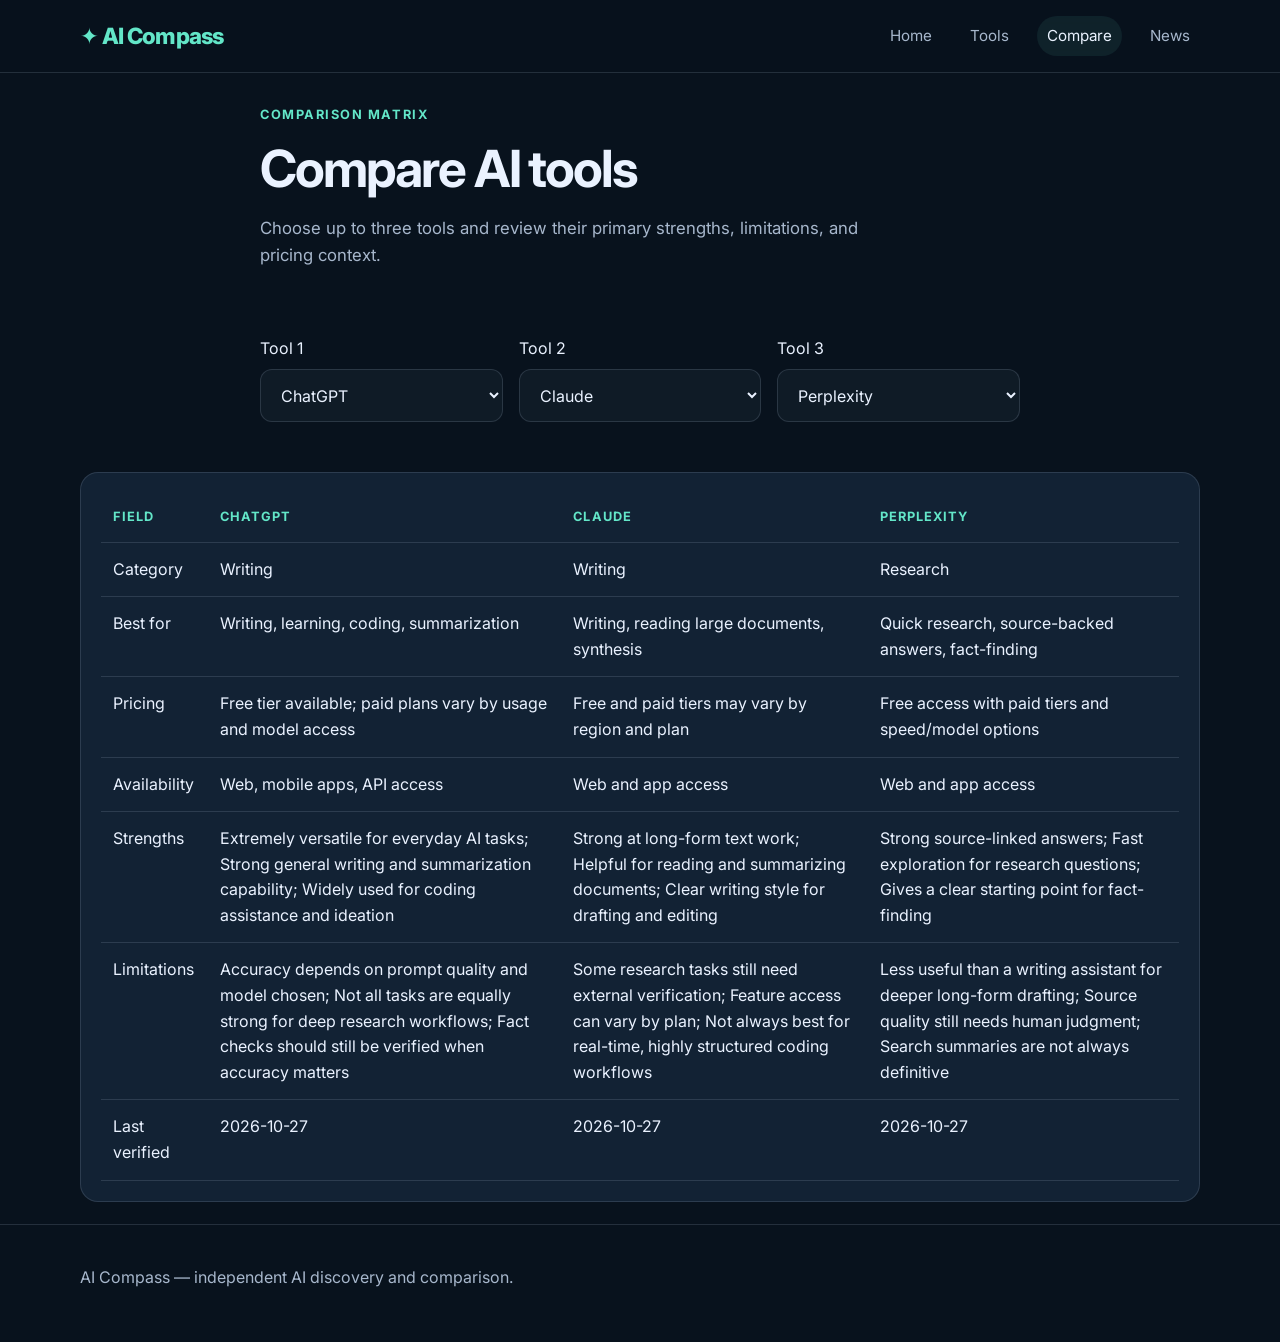
==== comparison.html @ bcc72d21 "Upgrade AI Compass to v0.2 static multi-page platform with GitHub Pages compatibility and JSON-drive" ====
<!doctype html>
<html lang="en">
  <head>
    <meta charset="UTF-8" />
    <meta name="viewport" content="width=device-width, initial-scale=1.0" />
    <meta
      name="description"
      content="Compare AI tools side by side on pricing context, strengths, limitations, and source-backed notes."
    />
    <title>Compare AI Tools | AI Compass</title>
    <link rel="preconnect" href="https://fonts.googleapis.com" />
    <link rel="preconnect" href="https://fonts.gstatic.com" crossorigin />
    <link
      href="https://fonts.googleapis.com/css2?family=Inter:wght@400;500;600;700;800&display=swap"
      rel="stylesheet"
    />
    <link rel="stylesheet" href="assets/styles.css" />
    <script src="assets/app.js" defer></script>
  </head>
  <body>
    <header class="site-header">
      <div class="container nav-shell">
        <a href="index.html" class="brand" aria-label="AI Compass home">✦ AI Compass</a>
        <nav class="main-nav" aria-label="Main navigation">
          <a href="index.html">Home</a>
          <a href="tools.html">Tools</a>
          <a href="comparison.html" class="active">Compare</a>
          <a href="news.html">News</a>
        </nav>
      </div>
    </header>

    <main class="page-shell">
      <section class="section page-head">
        <div class="container narrow">
          <span class="eyebrow">Comparison matrix</span>
          <h1>Compare AI tools</h1>
          <p class="page-intro">Choose up to three tools and review their primary strengths, limitations, and pricing context.</p>
        </div>
      </section>

      <section class="section">
        <div class="container narrow compare-selectors">
          <div class="selector-group">
            <label for="compare-tool-1">Tool 1</label>
            <select id="compare-tool-1" aria-label="Choose first tool"></select>
          </div>
          <div class="selector-group">
            <label for="compare-tool-2">Tool 2</label>
            <select id="compare-tool-2" aria-label="Choose second tool"></select>
          </div>
          <div class="selector-group">
            <label for="compare-tool-3">Tool 3</label>
            <select id="compare-tool-3" aria-label="Choose third tool"></select>
          </div>
        </div>
      </section>

      <section class="section">
        <div class="container">
          <div id="compare-output" class="compare-panel" aria-live="polite"></div>
        </div>
      </section>
    </main>

    <footer class="site-footer">
      <div class="container footer-shell">
        <p>AI Compass — independent AI discovery and comparison.</p>
      </div>
    </footer>

    <script>
      document.addEventListener('DOMContentLoaded', () => {
        window.aiCompassApp && window.aiCompassApp.initComparisonPage();
      });
    </script>
  </body>
</html>
---- assets/styles.css ----
@charset "UTF-8";
:root {
  --bg: #08121d;
  --bg-soft: #0d1b2a;
  --panel: #122234;
  --panel-strong: #132b42;
  --panel-alt: #101e2f;
  --border: rgba(148, 163, 184, 0.2);
  --text: #eaf2ff;
  --muted: #a7b7cc;
  --accent: #63e6c8;
  --accent-strong: #43d9b6;
  --accent-soft: rgba(99, 230, 200, 0.14);
  --warning: #f3c969;
  --danger: #ee7d7d;
  --shadow: rgba(3, 7, 18, 0.45);
  --radius: 18px;
  --radius-small: 12px;
}

* {
  box-sizing: border-box;
}

html {
  scroll-behavior: smooth;
}

body {
  margin: 0;
  font-family: "Inter", system-ui, -apple-system, BlinkMacSystemFont, "Segoe UI", sans-serif;
  background: var(--bg);
  color: var(--text);
  line-height: 1.6;
}

a {
  color: var(--accent);
  text-decoration: none;
}

a:hover {
  text-decoration: underline;
}

img {
  max-width: 100%;
}

button,
input,
select {
  font: inherit;
}

.container {
  width: min(1120px, calc(100% - 32px));
  margin: 0 auto;
}

.narrow {
  max-width: 760px;
}

.site-header {
  position: sticky;
  top: 0;
  z-index: 30;
  background: rgba(8, 18, 29, 0.85);
  backdrop-filter: blur(12px);
  border-bottom: 1px solid var(--border);
}

.nav-shell {
  display: flex;
  align-items: center;
  justify-content: space-between;
  min-height: 72px;
  gap: 24px;
}

.brand {
  font-size: 1.4rem;
  font-weight: 800;
  letter-spacing: -0.04em;
  color: var(--accent);
  text-decoration: none;
}

.main-nav {
  display: flex;
  align-items: center;
  gap: 18px;
  flex-wrap: wrap;
}

.main-nav a {
  font-size: 0.95rem;
  color: var(--muted);
  text-decoration: none;
  padding: 8px 10px;
  border-radius: 999px;
  transition: 0.2s ease;
}

.main-nav a:hover,
.main-nav a.active {
  color: var(--text);
  background: rgba(99, 230, 200, 0.08);
}

.hero {
  padding: 72px 0 52px;
  background: radial-gradient(circle at top, rgba(36, 91, 124, 0.7), rgba(8, 18, 29, 0.95) 46%);
}

.hero-inner {
  display: grid;
  grid-template-columns: 1.5fr 0.95fr;
  gap: 24px;
  align-items: center;
}

.eyebrow {
  display: inline-block;
  margin-bottom: 14px;
  color: var(--accent);
  font-size: 0.8rem;
  font-weight: 700;
  letter-spacing: 0.12em;
  text-transform: uppercase;
}

h1,
h2,
h3,
h4 {
  margin: 0 0 12px;
  line-height: 1.15;
  letter-spacing: -0.04em;
}

h1 {
  font-size: clamp(2.4rem, 4vw, 4.4rem);
}

h2 {
  font-size: clamp(1.85rem, 2vw, 2.5rem);
}

.page-head {
  padding-top: 52px;
}

.page-intro {
  max-width: 640px;
  color: var(--muted);
  font-size: 1.05rem;
}

.hero-copy p {
  max-width: 620px;
  color: var(--muted);
  font-size: 1.08rem;
}

.hero-actions {
  display: flex;
  gap: 12px;
  flex-wrap: wrap;
  margin-top: 24px;
}

.button {
  display: inline-flex;
  align-items: center;
  justify-content: center;
  padding: 0.95rem 1.3rem;
  border-radius: 12px;
  border: 1px solid var(--border);
  font-weight: 700;
  transition: 0.2s ease;
}

.button:hover {
  text-decoration: none;
}

.button.primary {
  background: var(--accent);
  border-color: transparent;
  color: #041620;
}

.button.secondary {
  background: rgba(148, 163, 184, 0.06);
  color: var(--text);
}

.hero-panel {
  display: grid;
  gap: 18px;
}

.stat-card {
  background: rgba(18, 34, 52, 0.8);
  border: 1px solid var(--border);
  border-radius: var(--radius);
  padding: 22px 20px;
  box-shadow: var(--shadow);
}

.stat-card strong {
  display: block;
  font-size: 2rem;
  margin-bottom: 4px;
  color: var(--accent);
}

.stat-card span {
  color: var(--muted);
}

.section {
  padding: 28px 0 22px;
}

.alt-section {
  background: rgba(12, 25, 36, 0.65);
  border-block: 1px solid var(--border);
}

.section-head {
  display: flex;
  align-items: end;
  justify-content: space-between;
  gap: 20px;
  margin-bottom: 18px;
}

.inline-link {
  font-weight: 600;
}

.tool-grid,
.news-list,
.use-case-grid {
  display: grid;
  gap: 18px;
}

.tool-grid {
  grid-template-columns: repeat(auto-fit, minmax(220px, 1fr));
}

.use-case-grid {
  grid-template-columns: repeat(auto-fit, minmax(220px, 1fr));
}

.tool-card,
.info-card,
.news-card,
.detail-panel,
.compare-panel {
  background: var(--panel);
  border: 1px solid var(--border);
  border-radius: var(--radius);
  box-shadow: var(--shadow);
}

.tool-card {
  padding: 22px 20px;
}

.tool-card-header {
  display: flex;
  align-items: center;
  justify-content: space-between;
  gap: 12px;
  margin-bottom: 12px;
}

.tool-category {
  display: inline-block;
  padding: 6px 10px;
  border-radius: 999px;
  background: var(--accent-soft);
  color: var(--accent);
  font-size: 0.72rem;
  font-weight: 700;
  letter-spacing: 0.04em;
  text-transform: uppercase;
}

.tool-card h3 {
  font-size: 1.3rem;
  margin-bottom: 10px;
}

.tool-card p {
  color: var(--muted);
  margin: 0 0 14px;
}

.meta-row {
  display: flex;
  flex-wrap: wrap;
  gap: 10px;
  margin-bottom: 18px;
}

.meta-pill {
  display: inline-flex;
  align-items: center;
  gap: 6px;
  padding: 6px 10px;
  border: 1px solid var(--border);
  border-radius: 999px;
  font-size: 0.75rem;
  color: var(--muted);
}

.tool-card .actions {
  display: flex;
  align-items: center;
  justify-content: space-between;
  gap: 12px;
  flex-wrap: wrap;
}

.chip-row {
  display: flex;
  flex-wrap: wrap;
  gap: 10px;
  margin-top: 18px;
}

.chip {
  background: rgba(148, 163, 184, 0.05);
  color: var(--text);
  border: 1px solid var(--border);
  border-radius: 999px;
  padding: 8px 14px;
  cursor: pointer;
  transition: 0.2s ease;
}

.chip.active,
.chip:hover {
  background: var(--accent-soft);
  border-color: rgba(99, 230, 200, 0.5);
  color: var(--accent);
}

.toolbar {
  display: flex;
  justify-content: space-between;
  gap: 16px;
  align-items: center;
  flex-wrap: wrap;
}

.search-wrap {
  width: min(100%, 560px);
}

.search-wrap input,
.selector-group select {
  width: 100%;
  background: rgba(17, 29, 40, 0.9);
  color: var(--text);
  border: 1px solid var(--border);
  border-radius: 12px;
  padding: 0.9rem 1rem;
}

.search-wrap input:focus,
.selector-group select:focus {
  outline: 2px solid rgba(99, 230, 200, 0.45);
  outline-offset: 2px;
}

.info-card,
.news-card {
  padding: 22px 20px;
}

.info-card p,
.news-card p,
.list-note,
.tool-card .list-note {
  color: var(--muted);
}

.news-card {
  display: grid;
  gap: 12px;
}

.news-card-header {
  display: flex;
  align-items: center;
  justify-content: space-between;
  gap: 12px;
  flex-wrap: wrap;
}

.news-card time {
  color: var(--muted);
  font-size: 0.82rem;
}

.news-tag {
  display: inline-block;
  padding: 6px 10px;
  border-radius: 999px;
  background: rgba(243, 201, 105, 0.12);
  color: var(--warning);
  font-size: 0.72rem;
  text-transform: uppercase;
  letter-spacing: 0.05em;
  font-weight: 700;
}

.compare-selectors {
  display: grid;
  grid-template-columns: repeat(auto-fit, minmax(180px, 1fr));
  gap: 16px;
}

.selector-group {
  display: grid;
  gap: 8px;
}

.compare-panel {
  padding: 20px;
  overflow-x: auto;
}

.compare-table {
  width: 100%;
  border-collapse: collapse;
  min-width: 640px;
}

.compare-table th,
.compare-table td {
  border-bottom: 1px solid var(--border);
  text-align: left;
  padding: 14px 12px;
  vertical-align: top;
}

.compare-table th {
  color: var(--accent);
  font-size: 0.8rem;
  letter-spacing: 0.08em;
  text-transform: uppercase;
}

.compare-table td {
  color: var(--text);
}

.compare-table .muted {
  color: var(--muted);
}

.detail-page {
  padding: 40px 0 64px;
}

.detail-panel {
  padding: 24px;
}

.detail-header {
  display: flex;
  align-items: start;
  justify-content: space-between;
  gap: 18px;
  flex-wrap: wrap;
  padding-bottom: 18px;
  border-bottom: 1px solid var(--border);
  margin-bottom: 18px;
}

.detail-topline {
  display: flex;
  align-items: center;
  gap: 10px;
  flex-wrap: wrap;
  margin-bottom: 10px;
}

.detail-grid {
  display: grid;
  grid-template-columns: repeat(auto-fit, minmax(220px, 1fr));
  gap: 18px;
  margin-top: 18px;
}

.detail-card {
  padding: 18px;
  border-radius: 12px;
  background: rgba(17, 29, 40, 0.9);
  border: 1px solid var(--border);
}

.detail-card h3 {
  margin-bottom: 8px;
  color: var(--accent);
  font-size: 0.82rem;
  letter-spacing: 0.08em;
  text-transform: uppercase;
}

.detail-card ul {
  margin: 0;
  padding-left: 18px;
  color: var(--muted);
}

.list-inline {
  display: flex;
  flex-wrap: wrap;
  gap: 8px;
  padding: 0;
  margin: 0;
  list-style: none;
}

.list-inline li {
  padding: 6px 10px;
  border-radius: 999px;
  background: rgba(99, 230, 200, 0.08);
  color: var(--accent);
  font-size: 0.76rem;
}

.sources {
  display: flex;
  flex-wrap: wrap;
  gap: 10px;
  margin-top: 12px;
}

.sources a {
  display: inline-flex;
  align-items: center;
  gap: 8px;
  padding: 8px 12px;
  border-radius: 999px;
  border: 1px solid var(--border);
  color: var(--text);
  background: rgba(148, 163, 184, 0.04);
}

.site-footer {
  border-top: 1px solid var(--border);
  padding: 24px 0 36px;
  color: var(--muted);
}

.footer-shell {
  display: flex;
  justify-content: space-between;
  gap: 14px;
  align-items: center;
  flex-wrap: wrap;
}

.sr-only {
  position: absolute;
  width: 1px;
  height: 1px;
  padding: 0;
  margin: -1px;
  overflow: hidden;
  clip: rect(0, 0, 0, 0);
  white-space: nowrap;
  border: 0;
}

@media (max-width: 720px) {
  .hero-inner {
    grid-template-columns: 1fr;
  }

  .nav-shell,
  .section-head,
  .footer-shell {
    align-items: flex-start;
    flex-direction: column;
  }

  .main-nav {
    gap: 10px;
  }

  .tool-card .actions,
  .detail-header {
    flex-direction: column;
    align-items: flex-start;
  }
}
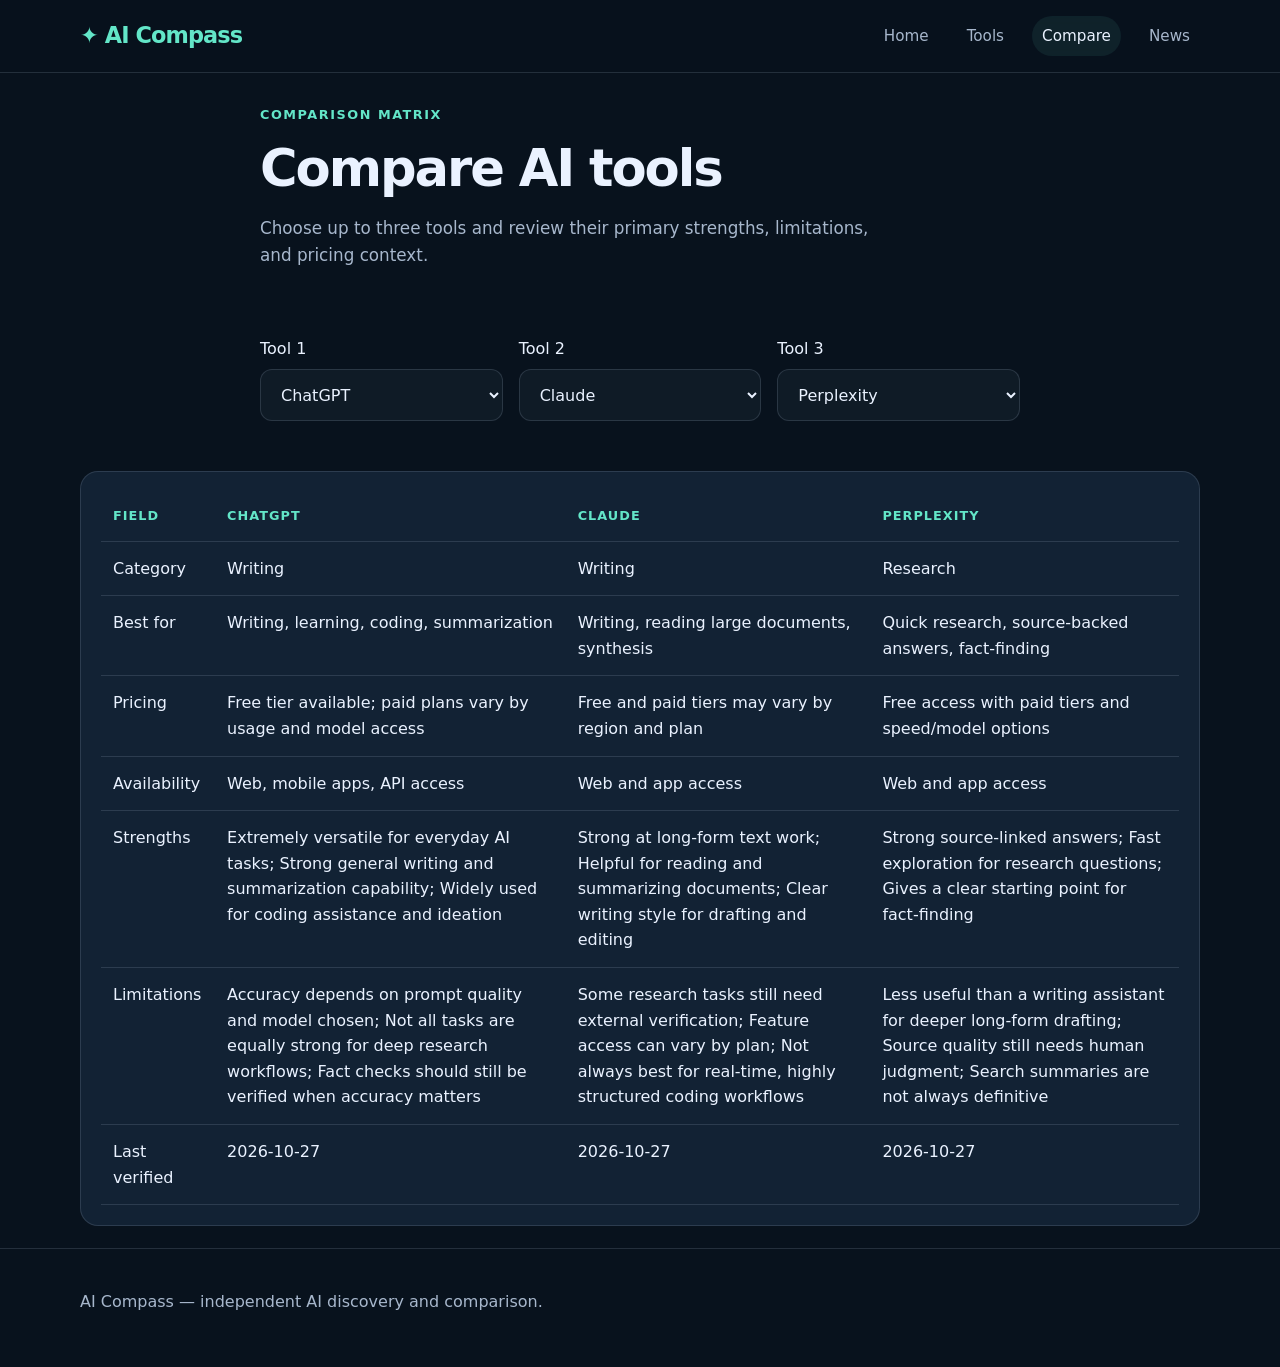
==== commit 70f4406b: "Fix mobile performance issues by removing slow external font dependency, caching JSON data, and addi" ====
--- a/comparison.html
+++ b/comparison.html
@@ -8,12 +8,6 @@
       content="Compare AI tools side by side on pricing context, strengths, limitations, and source-backed notes."
     />
     <title>Compare AI Tools | AI Compass</title>
-    <link rel="preconnect" href="https://fonts.googleapis.com" />
-    <link rel="preconnect" href="https://fonts.gstatic.com" crossorigin />
-    <link
-      href="https://fonts.googleapis.com/css2?family=Inter:wght@400;500;600;700;800&display=swap"
-      rel="stylesheet"
-    />
     <link rel="stylesheet" href="assets/styles.css" />
     <script src="assets/app.js" defer></script>
   </head>
--- a/assets/styles.css
+++ b/assets/styles.css
@@ -18,590 +18,166 @@
   --radius-small: 12px;
 }
 
-* {
-  box-sizing: border-box;
-}
-
-html {
-  scroll-behavior: smooth;
-}
-
+* { box-sizing: border-box; }
+html { scroll-behavior: smooth; }
 body {
   margin: 0;
-  font-family: "Inter", system-ui, -apple-system, BlinkMacSystemFont, "Segoe UI", sans-serif;
+  font-family: system-ui, -apple-system, BlinkMacSystemFont, "Segoe UI", sans-serif;
   background: var(--bg);
   color: var(--text);
   line-height: 1.6;
 }
 
-a {
-  color: var(--accent);
-  text-decoration: none;
-}
-
-a:hover {
-  text-decoration: underline;
-}
-
-img {
-  max-width: 100%;
-}
-
-button,
-input,
-select {
-  font: inherit;
-}
-
-.container {
-  width: min(1120px, calc(100% - 32px));
-  margin: 0 auto;
-}
-
-.narrow {
-  max-width: 760px;
-}
+a { color: var(--accent); text-decoration: none; }
+a:hover { text-decoration: underline; }
+img { max-width: 100%; }
+button, input, select { font: inherit; }
+.container { width: min(1120px, calc(100% - 32px)); margin: 0 auto; }
+.narrow { max-width: 760px; }
 
 .site-header {
-  position: sticky;
-  top: 0;
-  z-index: 30;
-  background: rgba(8, 18, 29, 0.85);
-  backdrop-filter: blur(12px);
+  position: sticky; top: 0; z-index: 30;
+  background: rgba(8, 18, 29, 0.85); backdrop-filter: blur(12px);
   border-bottom: 1px solid var(--border);
 }
 
 .nav-shell {
-  display: flex;
-  align-items: center;
-  justify-content: space-between;
-  min-height: 72px;
-  gap: 24px;
+  display: flex; align-items: center; justify-content: space-between;
+  min-height: 72px; gap: 24px;
+}
+.brand {
+  font-size: 1.4rem; font-weight: 800; letter-spacing: -0.04em;
+  color: var(--accent); text-decoration: none;
+}
+.main-nav {
+  display: flex; align-items: center; gap: 18px; flex-wrap: wrap;
+}
+.main-nav a {
+  font-size: 0.95rem; color: var(--muted); text-decoration: none;
+  padding: 8px 10px; border-radius: 999px; transition: 0.2s ease;
+}
+.main-nav a:hover, .main-nav a.active {
+  color: var(--text); background: rgba(99, 230, 200, 0.08);
 }
 
-.brand {
-  font-size: 1.4rem;
-  font-weight: 800;
-  letter-spacing: -0.04em;
-  color: var(--accent);
-  text-decoration: none;
+.hero { padding: 72px 0 52px; background: radial-gradient(circle at top, rgba(36, 91, 124, 0.7), rgba(8, 18, 29, 0.95) 46%); }
+.hero-inner { display: grid; grid-template-columns: 1.5fr 0.95fr; gap: 24px; align-items: center; }
+.eyebrow {
+  display: inline-block; margin-bottom: 14px; color: var(--accent);
+  font-size: 0.8rem; font-weight: 700; letter-spacing: 0.12em; text-transform: uppercase;
 }
 
-.main-nav {
-  display: flex;
-  align-items: center;
-  gap: 18px;
-  flex-wrap: wrap;
+h1, h2, h3, h4 { margin: 0 0 12px; line-height: 1.15; letter-spacing: -0.04em; }
+h1 { font-size: clamp(2.4rem, 4vw, 4.4rem); }
+h2 { font-size: clamp(1.85rem, 2vw, 2.5rem); }
+.page-head { padding-top: 52px; }
+.page-intro { max-width: 640px; color: var(--muted); font-size: 1.05rem; }
+.hero-copy p { max-width: 620px; color: var(--muted); font-size: 1.08rem; }
+.hero-actions { display: flex; gap: 12px; flex-wrap: wrap; margin-top: 24px; }
+.button {
+  display: inline-flex; align-items: center; justify-content: center;
+  padding: 0.95rem 1.3rem; border-radius: 12px; border: 1px solid var(--border);
+  font-weight: 700; transition: 0.2s ease; cursor: pointer;
+}
+.button:hover { text-decoration: none; }
+.button.primary { background: var(--accent); border-color: transparent; color: #041620; }
+.button.secondary { background: rgba(148, 163, 184, 0.06); color: var(--text); }
+
+.hero-panel { display: grid; gap: 18px; }
+.stat-card {
+  background: rgba(18, 34, 52, 0.8); border: 1px solid var(--border);
+  border-radius: var(--radius); padding: 22px 20px; box-shadow: var(--shadow);
+}
+.stat-card strong { display: block; font-size: 2rem; margin-bottom: 4px; color: var(--accent); }
+.stat-card span { color: var(--muted); }
+
+.section { padding: 28px 0 22px; }
+.alt-section { background: rgba(12, 25, 36, 0.65); border-block: 1px solid var(--border); }
+.section-head { display: flex; align-items: end; justify-content: space-between; gap: 20px; margin-bottom: 18px; }
+.inline-link { font-weight: 600; }
+
+.tool-grid, .news-list, .use-case-grid { display: grid; gap: 18px; }
+.tool-grid { grid-template-columns: repeat(auto-fit, minmax(220px, 1fr)); }
+.use-case-grid { grid-template-columns: repeat(auto-fit, minmax(220px, 1fr)); }
+
+.tool-card, .info-card, .news-card, .detail-panel, .compare-panel { background: var(--panel); border: 1px solid var(--border); border-radius: var(--radius); box-shadow: var(--shadow); }
+.tool-card { padding: 22px 20px; }
+.tool-card-header { display: flex; align-items: center; justify-content: space-between; gap: 12px; margin-bottom: 12px; }
+.tool-category {
+  display: inline-block; padding: 6px 10px; border-radius: 999px;
+  background: var(--accent-soft); color: var(--accent); font-size: 0.72rem; font-weight: 700;
+  letter-spacing: 0.04em; text-transform: uppercase;
+}
+.tool-card h3 { font-size: 1.3rem; margin-bottom: 10px; }
+.tool-card p { color: var(--muted); margin: 0 0 14px; }
+.meta-row { display: flex; flex-wrap: wrap; gap: 10px; margin-bottom: 18px; }
+.meta-pill {
+  display: inline-flex; align-items: center; gap: 6px; padding: 6px 10px;
+  border: 1px solid var(--border); border-radius: 999px; font-size: 0.75rem; color: var(--muted);
+}
+.tool-card .actions { display: flex; align-items: center; justify-content: space-between; gap: 12px; flex-wrap: wrap; }
+
+.chip-row { display: flex; flex-wrap: wrap; gap: 10px; margin-top: 18px; }
+.chip {
+  background: rgba(148, 163, 184, 0.05); color: var(--text); border: 1px solid var(--border);
+  border-radius: 999px; padding: 8px 14px; cursor: pointer; transition: 0.2s ease;
+}
+.chip.active, .chip:hover { background: var(--accent-soft); border-color: rgba(99, 230, 200, 0.5); color: var(--accent); }
+.toolbar { display: flex; justify-content: space-between; gap: 16px; align-items: center; flex-wrap: wrap; }
+.search-wrap { width: min(100%, 560px); }
+.search-wrap input, .selector-group select { width: 100%; background: rgba(17, 29, 40, 0.9); color: var(--text); border: 1px solid var(--border); border-radius: 12px; padding: 0.9rem 1rem; }
+.search-wrap input:focus, .selector-group select:focus { outline: 2px solid rgba(99, 230, 200, 0.45); outline-offset: 2px; }
+
+.info-card, .news-card { padding: 22px 20px; }
+.info-card p, .news-card p, .list-note, .tool-card .list-note { color: var(--muted); }
+.news-card { display: grid; gap: 12px; }
+.news-card-header { display: flex; align-items: center; justify-content: space-between; gap: 12px; flex-wrap: wrap; }
+.news-card time { color: var(--muted); font-size: 0.82rem; }
+.news-tag {
+  display: inline-block; padding: 6px 10px; border-radius: 999px;
+  background: rgba(243, 201, 105, 0.12); color: var(--warning); font-size: 0.72rem;
+  text-transform: uppercase; letter-spacing: 0.05em; font-weight: 700;
 }
 
-.main-nav a {
-  font-size: 0.95rem;
-  color: var(--muted);
-  text-decoration: none;
-  padding: 8px 10px;
-  border-radius: 999px;
-  transition: 0.2s ease;
+.compare-selectors { display: grid; grid-template-columns: repeat(auto-fit, minmax(180px, 1fr)); gap: 16px; }
+.selector-group { display: grid; gap: 8px; }
+.compare-panel { padding: 20px; overflow-x: auto; }
+.compare-table { width: 100%; border-collapse: collapse; min-width: 640px; }
+.compare-table th, .compare-table td { border-bottom: 1px solid var(--border); text-align: left; padding: 14px 12px; vertical-align: top; }
+.compare-table th { color: var(--accent); font-size: 0.8rem; letter-spacing: 0.08em; text-transform: uppercase; }
+.compare-table td { color: var(--text); }
+.compare-table .muted { color: var(--muted); }
+
+.detail-page { padding: 40px 0 64px; }
+.detail-panel { padding: 24px; }
+.detail-header { display: flex; align-items: start; justify-content: space-between; gap: 18px; flex-wrap: wrap; padding-bottom: 18px; border-bottom: 1px solid var(--border); margin-bottom: 18px; }
+.detail-topline { display: flex; align-items: center; gap: 10px; flex-wrap: wrap; margin-bottom: 10px; }
+.detail-grid { display: grid; grid-template-columns: repeat(auto-fit, minmax(220px, 1fr)); gap: 18px; margin-top: 18px; }
+.detail-card { padding: 18px; border-radius: 12px; background: rgba(17, 29, 40, 0.9); border: 1px solid var(--border); }
+.detail-card h3 { margin-bottom: 8px; color: var(--accent); font-size: 0.82rem; letter-spacing: 0.08em; text-transform: uppercase; }
+.detail-card ul { margin: 0; padding-left: 18px; color: var(--muted); }
+.sources { display: flex; flex-wrap: wrap; gap: 10px; margin-top: 12px; }
+.sources a { display: inline-flex; align-items: center; gap: 8px; padding: 8px 12px; border-radius: 999px; border: 1px solid var(--border); color: var(--text); background: rgba(148, 163, 184, 0.04); }
+
+.error-panel {
+  display: grid; gap: 12px; align-items: center;
+  background: rgba(18, 34, 52, 0.8); border: 1px solid var(--border); border-radius: var(--radius);
+  padding: 20px; color: var(--muted);
 }
+.error-panel p { margin: 0; }
+.retry-button { justify-self: start; }
 
-.main-nav a:hover,
-.main-nav a.active {
-  color: var(--text);
-  background: rgba(99, 230, 200, 0.08);
-}
-
-.hero {
-  padding: 72px 0 52px;
-  background: radial-gradient(circle at top, rgba(36, 91, 124, 0.7), rgba(8, 18, 29, 0.95) 46%);
-}
-
-.hero-inner {
-  display: grid;
-  grid-template-columns: 1.5fr 0.95fr;
-  gap: 24px;
-  align-items: center;
-}
-
-.eyebrow {
-  display: inline-block;
-  margin-bottom: 14px;
-  color: var(--accent);
-  font-size: 0.8rem;
-  font-weight: 700;
-  letter-spacing: 0.12em;
-  text-transform: uppercase;
-}
-
-h1,
-h2,
-h3,
-h4 {
-  margin: 0 0 12px;
-  line-height: 1.15;
-  letter-spacing: -0.04em;
-}
-
-h1 {
-  font-size: clamp(2.4rem, 4vw, 4.4rem);
-}
-
-h2 {
-  font-size: clamp(1.85rem, 2vw, 2.5rem);
-}
-
-.page-head {
-  padding-top: 52px;
-}
-
-.page-intro {
-  max-width: 640px;
-  color: var(--muted);
-  font-size: 1.05rem;
-}
-
-.hero-copy p {
-  max-width: 620px;
-  color: var(--muted);
-  font-size: 1.08rem;
-}
-
-.hero-actions {
-  display: flex;
-  gap: 12px;
-  flex-wrap: wrap;
-  margin-top: 24px;
-}
-
-.button {
-  display: inline-flex;
-  align-items: center;
-  justify-content: center;
-  padding: 0.95rem 1.3rem;
-  border-radius: 12px;
-  border: 1px solid var(--border);
-  font-weight: 700;
-  transition: 0.2s ease;
-}
-
-.button:hover {
-  text-decoration: none;
-}
-
-.button.primary {
-  background: var(--accent);
-  border-color: transparent;
-  color: #041620;
-}
-
-.button.secondary {
-  background: rgba(148, 163, 184, 0.06);
-  color: var(--text);
-}
-
-.hero-panel {
-  display: grid;
-  gap: 18px;
-}
-
-.stat-card {
-  background: rgba(18, 34, 52, 0.8);
-  border: 1px solid var(--border);
-  border-radius: var(--radius);
-  padding: 22px 20px;
-  box-shadow: var(--shadow);
-}
-
-.stat-card strong {
-  display: block;
-  font-size: 2rem;
-  margin-bottom: 4px;
-  color: var(--accent);
-}
-
-.stat-card span {
-  color: var(--muted);
-}
-
-.section {
-  padding: 28px 0 22px;
-}
-
-.alt-section {
-  background: rgba(12, 25, 36, 0.65);
-  border-block: 1px solid var(--border);
-}
-
-.section-head {
-  display: flex;
-  align-items: end;
-  justify-content: space-between;
-  gap: 20px;
-  margin-bottom: 18px;
-}
-
-.inline-link {
-  font-weight: 600;
-}
-
-.tool-grid,
-.news-list,
-.use-case-grid {
-  display: grid;
-  gap: 18px;
-}
-
-.tool-grid {
-  grid-template-columns: repeat(auto-fit, minmax(220px, 1fr));
-}
-
-.use-case-grid {
-  grid-template-columns: repeat(auto-fit, minmax(220px, 1fr));
-}
-
-.tool-card,
-.info-card,
-.news-card,
-.detail-panel,
-.compare-panel {
-  background: var(--panel);
-  border: 1px solid var(--border);
-  border-radius: var(--radius);
-  box-shadow: var(--shadow);
-}
-
-.tool-card {
-  padding: 22px 20px;
-}
-
-.tool-card-header {
-  display: flex;
-  align-items: center;
-  justify-content: space-between;
-  gap: 12px;
-  margin-bottom: 12px;
-}
-
-.tool-category {
-  display: inline-block;
-  padding: 6px 10px;
-  border-radius: 999px;
-  background: var(--accent-soft);
-  color: var(--accent);
-  font-size: 0.72rem;
-  font-weight: 700;
-  letter-spacing: 0.04em;
-  text-transform: uppercase;
-}
-
-.tool-card h3 {
-  font-size: 1.3rem;
-  margin-bottom: 10px;
-}
-
-.tool-card p {
-  color: var(--muted);
-  margin: 0 0 14px;
-}
-
-.meta-row {
-  display: flex;
-  flex-wrap: wrap;
-  gap: 10px;
-  margin-bottom: 18px;
-}
-
-.meta-pill {
-  display: inline-flex;
-  align-items: center;
-  gap: 6px;
-  padding: 6px 10px;
-  border: 1px solid var(--border);
-  border-radius: 999px;
-  font-size: 0.75rem;
-  color: var(--muted);
-}
-
-.tool-card .actions {
-  display: flex;
-  align-items: center;
-  justify-content: space-between;
-  gap: 12px;
-  flex-wrap: wrap;
-}
-
-.chip-row {
-  display: flex;
-  flex-wrap: wrap;
-  gap: 10px;
-  margin-top: 18px;
-}
-
-.chip {
-  background: rgba(148, 163, 184, 0.05);
-  color: var(--text);
-  border: 1px solid var(--border);
-  border-radius: 999px;
-  padding: 8px 14px;
-  cursor: pointer;
-  transition: 0.2s ease;
-}
-
-.chip.active,
-.chip:hover {
-  background: var(--accent-soft);
-  border-color: rgba(99, 230, 200, 0.5);
-  color: var(--accent);
-}
-
-.toolbar {
-  display: flex;
-  justify-content: space-between;
-  gap: 16px;
-  align-items: center;
-  flex-wrap: wrap;
-}
-
-.search-wrap {
-  width: min(100%, 560px);
-}
-
-.search-wrap input,
-.selector-group select {
-  width: 100%;
-  background: rgba(17, 29, 40, 0.9);
-  color: var(--text);
-  border: 1px solid var(--border);
-  border-radius: 12px;
-  padding: 0.9rem 1rem;
-}
-
-.search-wrap input:focus,
-.selector-group select:focus {
-  outline: 2px solid rgba(99, 230, 200, 0.45);
-  outline-offset: 2px;
-}
-
-.info-card,
-.news-card {
-  padding: 22px 20px;
-}
-
-.info-card p,
-.news-card p,
-.list-note,
-.tool-card .list-note {
-  color: var(--muted);
-}
-
-.news-card {
-  display: grid;
-  gap: 12px;
-}
-
-.news-card-header {
-  display: flex;
-  align-items: center;
-  justify-content: space-between;
-  gap: 12px;
-  flex-wrap: wrap;
-}
-
-.news-card time {
-  color: var(--muted);
-  font-size: 0.82rem;
-}
-
-.news-tag {
-  display: inline-block;
-  padding: 6px 10px;
-  border-radius: 999px;
-  background: rgba(243, 201, 105, 0.12);
-  color: var(--warning);
-  font-size: 0.72rem;
-  text-transform: uppercase;
-  letter-spacing: 0.05em;
-  font-weight: 700;
-}
-
-.compare-selectors {
-  display: grid;
-  grid-template-columns: repeat(auto-fit, minmax(180px, 1fr));
-  gap: 16px;
-}
-
-.selector-group {
-  display: grid;
-  gap: 8px;
-}
-
-.compare-panel {
-  padding: 20px;
-  overflow-x: auto;
-}
-
-.compare-table {
-  width: 100%;
-  border-collapse: collapse;
-  min-width: 640px;
-}
-
-.compare-table th,
-.compare-table td {
-  border-bottom: 1px solid var(--border);
-  text-align: left;
-  padding: 14px 12px;
-  vertical-align: top;
-}
-
-.compare-table th {
-  color: var(--accent);
-  font-size: 0.8rem;
-  letter-spacing: 0.08em;
-  text-transform: uppercase;
-}
-
-.compare-table td {
-  color: var(--text);
-}
-
-.compare-table .muted {
-  color: var(--muted);
-}
-
-.detail-page {
-  padding: 40px 0 64px;
-}
-
-.detail-panel {
-  padding: 24px;
-}
-
-.detail-header {
-  display: flex;
-  align-items: start;
-  justify-content: space-between;
-  gap: 18px;
-  flex-wrap: wrap;
-  padding-bottom: 18px;
-  border-bottom: 1px solid var(--border);
-  margin-bottom: 18px;
-}
-
-.detail-topline {
-  display: flex;
-  align-items: center;
-  gap: 10px;
-  flex-wrap: wrap;
-  margin-bottom: 10px;
-}
-
-.detail-grid {
-  display: grid;
-  grid-template-columns: repeat(auto-fit, minmax(220px, 1fr));
-  gap: 18px;
-  margin-top: 18px;
-}
-
-.detail-card {
-  padding: 18px;
-  border-radius: 12px;
-  background: rgba(17, 29, 40, 0.9);
-  border: 1px solid var(--border);
-}
-
-.detail-card h3 {
-  margin-bottom: 8px;
-  color: var(--accent);
-  font-size: 0.82rem;
-  letter-spacing: 0.08em;
-  text-transform: uppercase;
-}
-
-.detail-card ul {
-  margin: 0;
-  padding-left: 18px;
-  color: var(--muted);
-}
-
-.list-inline {
-  display: flex;
-  flex-wrap: wrap;
-  gap: 8px;
-  padding: 0;
-  margin: 0;
-  list-style: none;
-}
-
-.list-inline li {
-  padding: 6px 10px;
-  border-radius: 999px;
-  background: rgba(99, 230, 200, 0.08);
-  color: var(--accent);
-  font-size: 0.76rem;
-}
-
-.sources {
-  display: flex;
-  flex-wrap: wrap;
-  gap: 10px;
-  margin-top: 12px;
-}
-
-.sources a {
-  display: inline-flex;
-  align-items: center;
-  gap: 8px;
-  padding: 8px 12px;
-  border-radius: 999px;
-  border: 1px solid var(--border);
-  color: var(--text);
-  background: rgba(148, 163, 184, 0.04);
-}
-
-.site-footer {
-  border-top: 1px solid var(--border);
-  padding: 24px 0 36px;
-  color: var(--muted);
-}
-
-.footer-shell {
-  display: flex;
-  justify-content: space-between;
-  gap: 14px;
-  align-items: center;
-  flex-wrap: wrap;
-}
+.site-footer { border-top: 1px solid var(--border); padding: 24px 0 36px; color: var(--muted); }
+.footer-shell { display: flex; justify-content: space-between; gap: 14px; align-items: center; flex-wrap: wrap; }
 
 .sr-only {
-  position: absolute;
-  width: 1px;
-  height: 1px;
-  padding: 0;
-  margin: -1px;
-  overflow: hidden;
-  clip: rect(0, 0, 0, 0);
-  white-space: nowrap;
-  border: 0;
+  position: absolute; width: 1px; height: 1px; padding: 0; margin: -1px; overflow: hidden;
+  clip: rect(0, 0, 0, 0); white-space: nowrap; border: 0;
 }
 
 @media (max-width: 720px) {
-  .hero-inner {
-    grid-template-columns: 1fr;
-  }
-
-  .nav-shell,
-  .section-head,
-  .footer-shell {
-    align-items: flex-start;
-    flex-direction: column;
-  }
-
-  .main-nav {
-    gap: 10px;
-  }
-
-  .tool-card .actions,
-  .detail-header {
-    flex-direction: column;
-    align-items: flex-start;
-  }
+  .hero-inner { grid-template-columns: 1fr; }
+  .nav-shell, .section-head, .footer-shell { align-items: flex-start; flex-direction: column; }
+  .main-nav { gap: 10px; }
+  .tool-card .actions, .detail-header { flex-direction: column; align-items: flex-start; }
 }
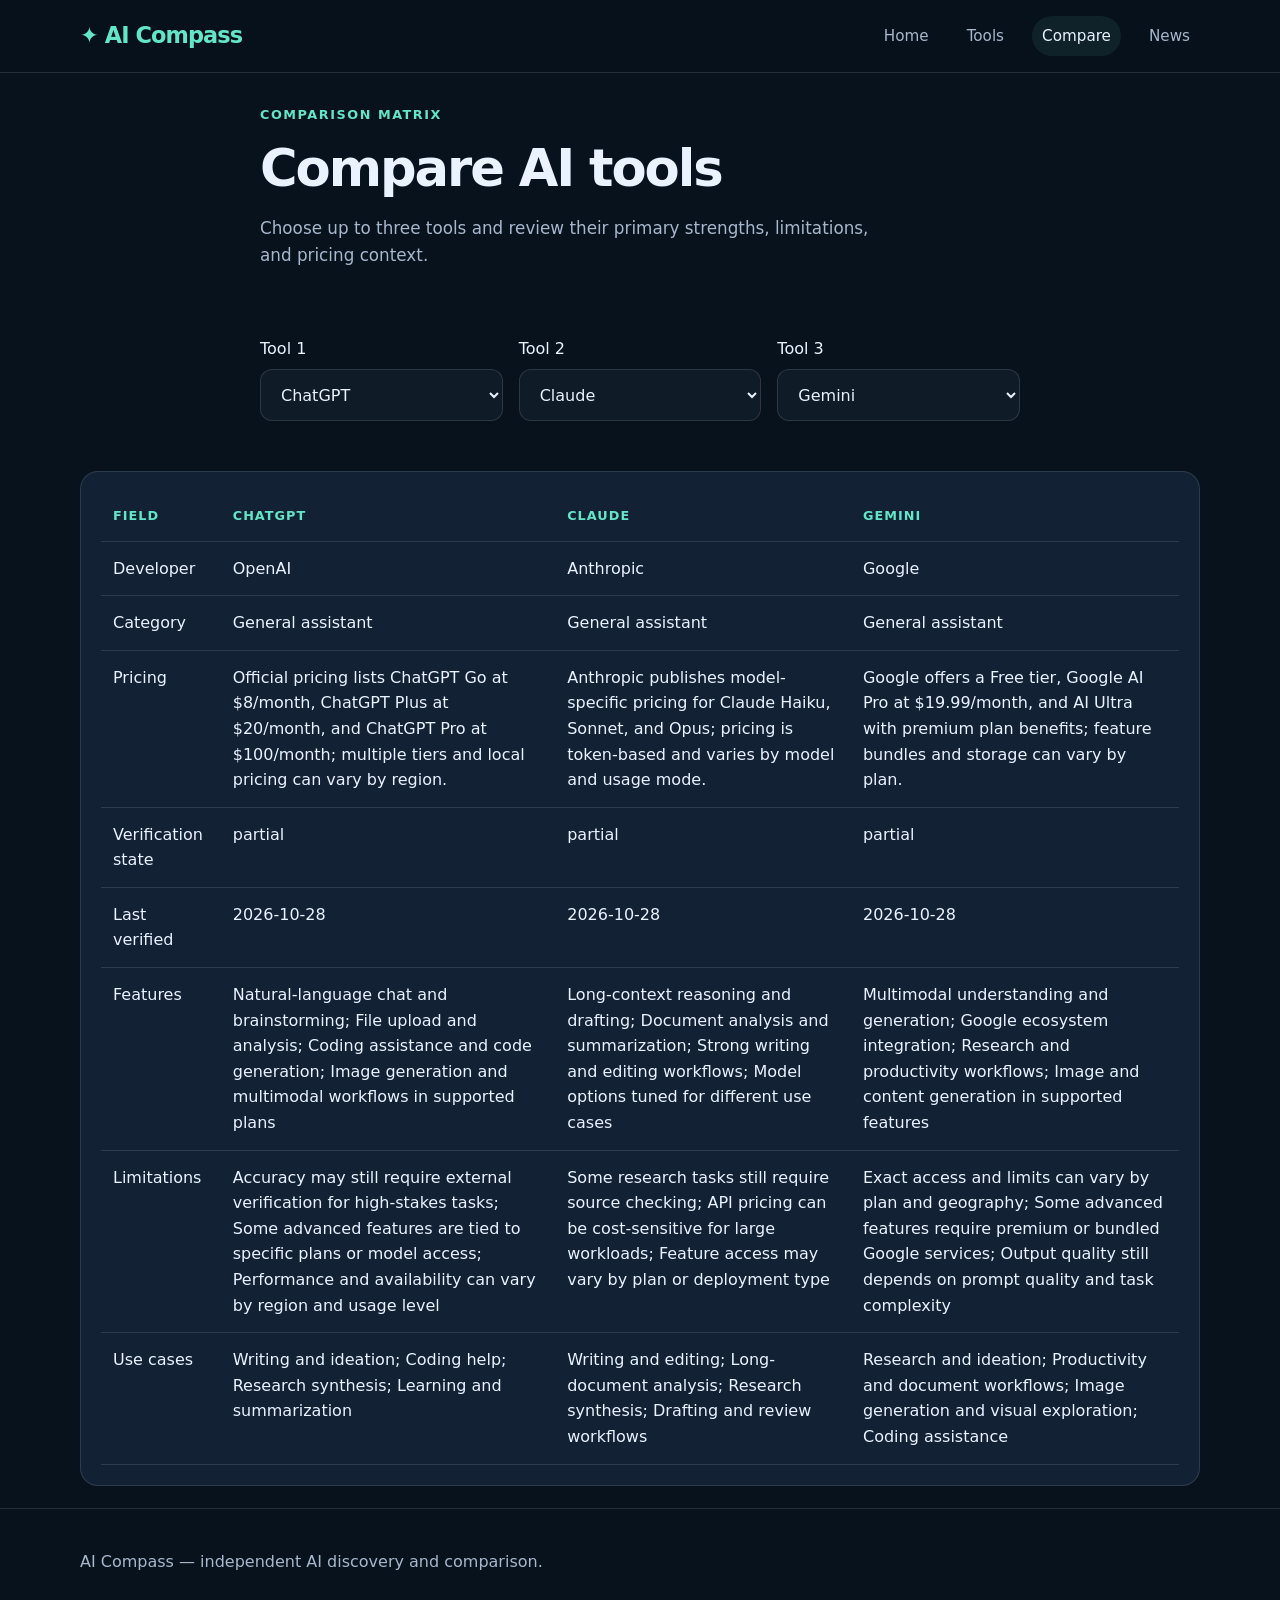
==== commit 39224e16: "Implement v0.3.1 security, static-hosting compatibility, canonical metadata, sitemap, and stronger v" ====
--- a/comparison.html
+++ b/comparison.html
@@ -7,7 +7,9 @@
       name="description"
       content="Compare AI tools side by side on pricing context, strengths, limitations, and source-backed notes."
     />
+    <meta name="robots" content="index,follow" />
     <title>Compare AI Tools | AI Compass</title>
+    <link rel="canonical" href="https://skhm9.github.io/ai-compass/comparison.html" />
     <link rel="stylesheet" href="assets/styles.css" />
     <script src="assets/app.js" defer></script>
   </head>
--- a/assets/styles.css
+++ b/assets/styles.css
@@ -111,11 +111,25 @@
 .tool-card h3 { font-size: 1.3rem; margin-bottom: 10px; }
 .tool-card p { color: var(--muted); margin: 0 0 14px; }
 .meta-row { display: flex; flex-wrap: wrap; gap: 10px; margin-bottom: 18px; }
+.meta-row.compact-row { margin-bottom: 12px; }
 .meta-pill {
   display: inline-flex; align-items: center; gap: 6px; padding: 6px 10px;
   border: 1px solid var(--border); border-radius: 999px; font-size: 0.75rem; color: var(--muted);
 }
+.status-badge {
+  display: inline-flex; align-items: center; justify-content: center;
+  border-radius: 999px; padding: 6px 10px; font-size: 0.74rem; font-weight: 700; text-transform: uppercase; letter-spacing: 0.04em;
+}
+.status-badge.verified { background: rgba(67, 217, 182, 0.12); color: #9af0d8; border: 1px solid rgba(67, 217, 182, 0.2); }
+.status-badge.partial { background: rgba(243, 201, 105, 0.12); color: var(--warning); border: 1px solid rgba(243, 201, 105, 0.2); }
+.status-badge.unverified { background: rgba(238, 125, 125, 0.1); color: #ffb2b2; border: 1px solid rgba(238, 125, 125, 0.2); }
 .tool-card .actions { display: flex; align-items: center; justify-content: space-between; gap: 12px; flex-wrap: wrap; }
+.source-stack {
+  display: flex; flex-wrap: wrap; gap: 8px; margin-top: 12px;
+}
+.source-stack a, .sources a {
+  display: inline-flex; align-items: center; gap: 8px; padding: 6px 10px; border-radius: 999px; border: 1px solid var(--border); color: var(--text); background: rgba(148, 163, 184, 0.04);
+}
 
 .chip-row { display: flex; flex-wrap: wrap; gap: 10px; margin-top: 18px; }
 .chip {
@@ -157,7 +171,6 @@
 .detail-card h3 { margin-bottom: 8px; color: var(--accent); font-size: 0.82rem; letter-spacing: 0.08em; text-transform: uppercase; }
 .detail-card ul { margin: 0; padding-left: 18px; color: var(--muted); }
 .sources { display: flex; flex-wrap: wrap; gap: 10px; margin-top: 12px; }
-.sources a { display: inline-flex; align-items: center; gap: 8px; padding: 8px 12px; border-radius: 999px; border: 1px solid var(--border); color: var(--text); background: rgba(148, 163, 184, 0.04); }
 
 .error-panel {
   display: grid; gap: 12px; align-items: center;
@@ -181,3 +194,4 @@
   .main-nav { gap: 10px; }
   .tool-card .actions, .detail-header { flex-direction: column; align-items: flex-start; }
 }
+
